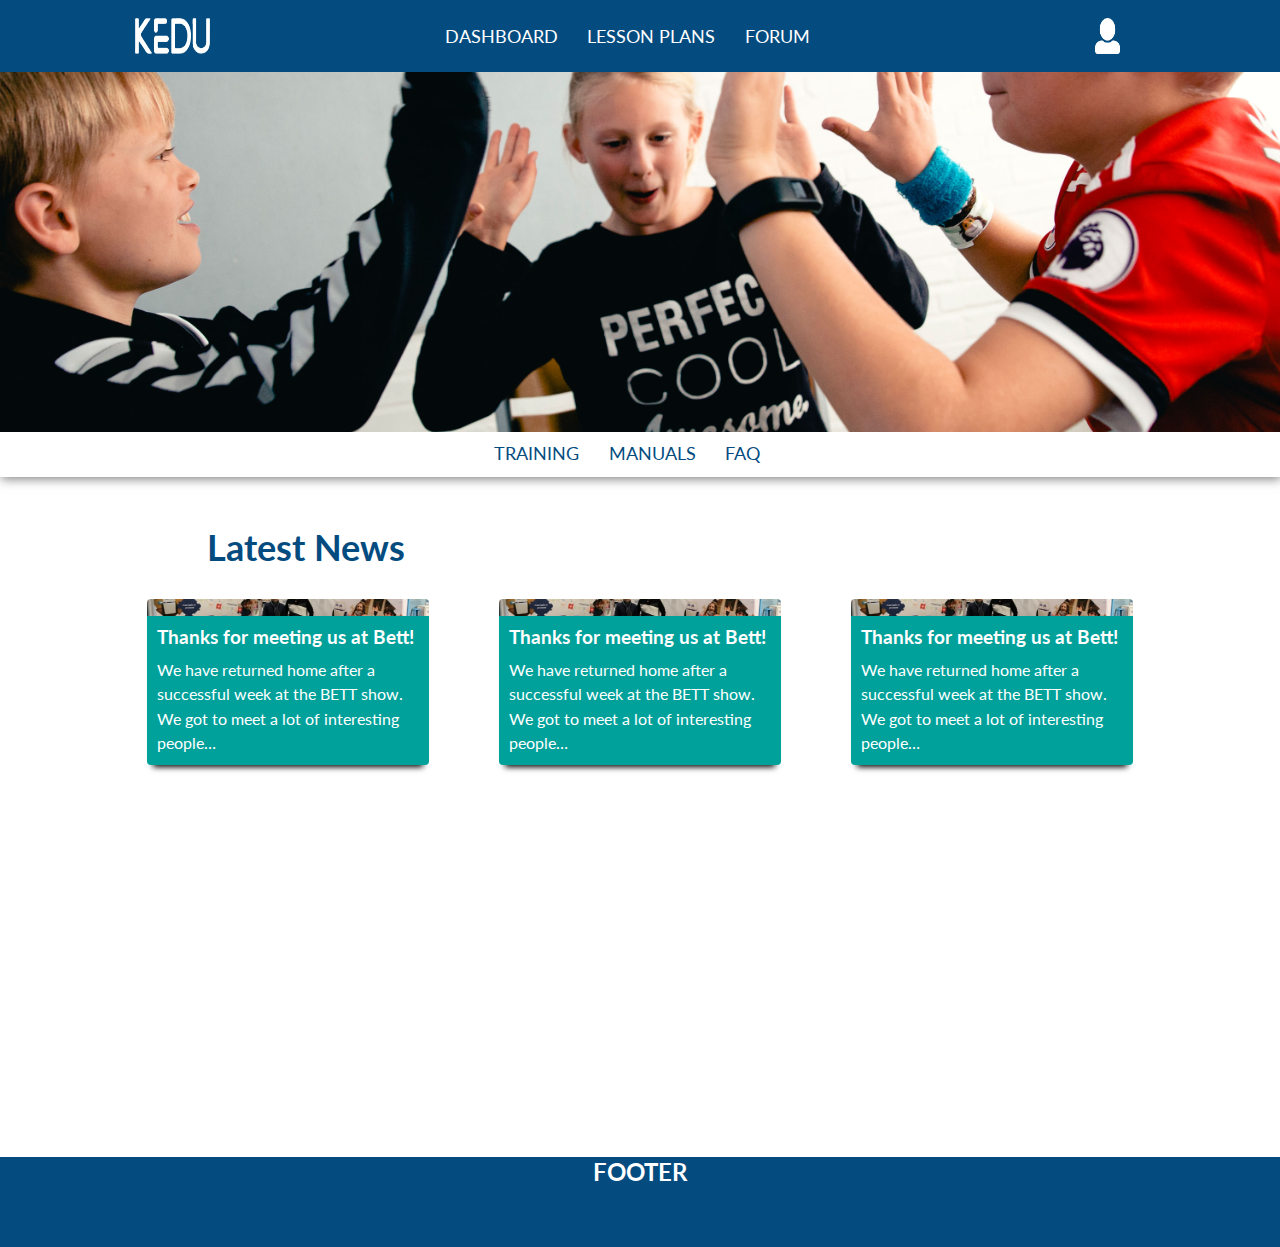
==== index.html @ e897da8e "boxes" ====
<!DOCTYPE html>
<html lang="en" dir="ltr">
  <head>
    <meta charset="utf-8">
    <title>Dashboard | KEDU</title>
    <meta name="description" content="">
    <link rel="stylesheet" href="assets/css/style.css">
    <meta name="viewport" content="width=device-width, initial-scale=1" /> <!-- Til responsiveness -->
    <meta name="language" content ="Dansk" />
    <link href="https://fonts.googleapis.com/css?family=Cabin+Sketch" rel="stylesheet">
    <link href="https://fonts.googleapis.com/css?family=Lato" rel="stylesheet">
  </head>
  <body>
    <header class="flex row">
      <img id="logo" src="assets/pictures/kedu_white.png" alt="KEDU's logo">
      <nav>
        <ul >
            <li></li>
            <li><a class="currentSite" href="#">DASHBOARD</a></li>
            <li><a href="#">LESSON PLANS</a></li>
            <li><a href="#">FORUM</a></li>
        </ul>
      </nav>
      <img id="bruger-icon" src="assets/pictures/brugerbred.png" alt="bruger-icon">
    </header>

    <div class="header-background">
      <img src="assets/pictures/workshop.jpg" alt="workshop">
    </div>

    <div class="secondnav">
      <ul>
        <li><a href="">TRAINING</a></li>
        <li><a href="">MANUALS</a></li>
        <li><a href="">FAQ</a></li>
      </ul>
    </div>

    <section id="section1">
      <h2>Latest News</h2>

      <div class="latestnews flex row">
        <div class="box"> <!--Link til meetup.html-->
          <div class="content">
            <a href="dashboard/Meetup.html"><img id="bett" src="assets/pictures/bett.jpg" alt="bett"></a>
          </div>
          <div class="description">
            <a href="dashboard/Meetup.html"><h3>Thanks for meeting us at Bett!</h2>
            <p>We have returned home after a successful week at the BETT show. We got to meet a lot of interesting people…</p></a>
          </div>
        </div>
        <div class="box"> <!--Link til meetup.html-->
          <div class="content">
            <a href="dashboard/Meetup.html"><img id="bett" src="assets/pictures/bett.jpg" alt="bett"></a>
          </div>
          <div class="description">
            <a href="dashboard/Meetup.html"><h3>Thanks for meeting us at Bett!</h2>
            <p>We have returned home after a successful week at the BETT show. We got to meet a lot of interesting people…</p></a>
          </div>
        </div>
        <div class="box"> <!--Link til meetup.html-->
          <div class="content">
            <a href="dashboard/Meetup.html"><img id="bett" src="assets/pictures/bett.jpg" alt="bett"></a>
          </div>
          <div class="description">
            <a href="dashboard/Meetup.html"><h3>Thanks for meeting us at Bett!</h2>
            <p>We have returned home after a successful week at the BETT show. We got to meet a lot of interesting people…</p></a>
          </div>
        </div>
      </div>
    </section>

    <footer>
        <h2>FOOTER</h2>
    </footer>

  </body>
</html>
---- assets/css/style.css ----
/* font-family: 'Cabin Sketch', cursive; */
/* font-family: 'Lato', sans-serif; */

body {
  margin: 0;
  font-family: 'Lato', sans-serif;
}

h2 {
    color: white;
    text-align: center;
}


.flex {
  display: flex;
}

.flex.full-height {
  height: 100vh;
}

.flex.column {
  flex-direction: column;
}

.flex.row {
  flex-direction: row;
}

.add {
  flex: 1;
}

#logo {
  width: 6%;
}

header {
  background-color: #044C7F;
  height: 4vh;
  padding: 2vh;
  justify-content: space-around;
}

ul {
  list-style-type: none;
  margin: 0;
  padding: 0;
  padding-top: .8vh;
}

li {
  display: inline;

}

li a {
  color: #fff;
  text-decoration: none;
  padding-right: 2vw;
  font-size: 2vh;
}

#bruger-icon {
  width: 6%;
}

.header-background {
  height: 40vh;
  width: 100%;
  overflow: hidden;
}

.header-background img {
  width: 100%;
  position: relative;
  bottom: 25vh;
}

.secondnav {
  height: 5vh;
  width: 100%;
  background-color: #fff;
  text-align: center;
  box-shadow: 1px 2px 10px rgba(0, 0, 0, .5);
}

.secondnav li a {
  color: #044C7F;
}

.secondnav ul {
  padding-top: 10px;
}

/* SECTION 1 START */
#section1 {
    height: 70vh;
    width: 100%;

}

#section1 h2 {
  color: #044C7F;
  text-align: left;
  padding-left: 23vh;
  padding-top: 2vh;
  font-size: 4vh;
}

.latestnews {
  justify-content: center;
}

.box {
  position: relative;
  height: 13vw;
  /* margin: auto; */
  width: 22vw;
  background: rgb(255, 255, 255);
  overflow: hidden;
  box-shadow: 0 8px 6px -6px black;
  border-radius: 4px;
  margin-right: 5.5vw;
}

.box:last-child {
  margin-right: 0px;
}

.description {
  position: absolute;
  padding: 0;
  margin: 0;
  bottom: 0;
  min-height: 3vh;
  width: 100%;
  background-color: #00A19B;
  overflow: hidden;
}

.description h3 {
  margin: 10px;
}

.description a {
  text-decoration: none;
  color: white;
}

.description p {
  margin: 10px;
  font-size: 1.8vh;
  line-height: 1.5;
}

.box img {
  box-shadow: 0 8px 6px -6px black;
  transition: all 0.6s;
}

.box:hover img {
  transform: scale(1.1);
}

#bett {
  width: 100%;
  position: relative;
  top: -10vh;
}


/* SECTION 1 END */






/* FOOTER START */
footer {
    background-color: #044c7f;
    height: 10vh;
    width: 100%;

}

/* FOOTER END */
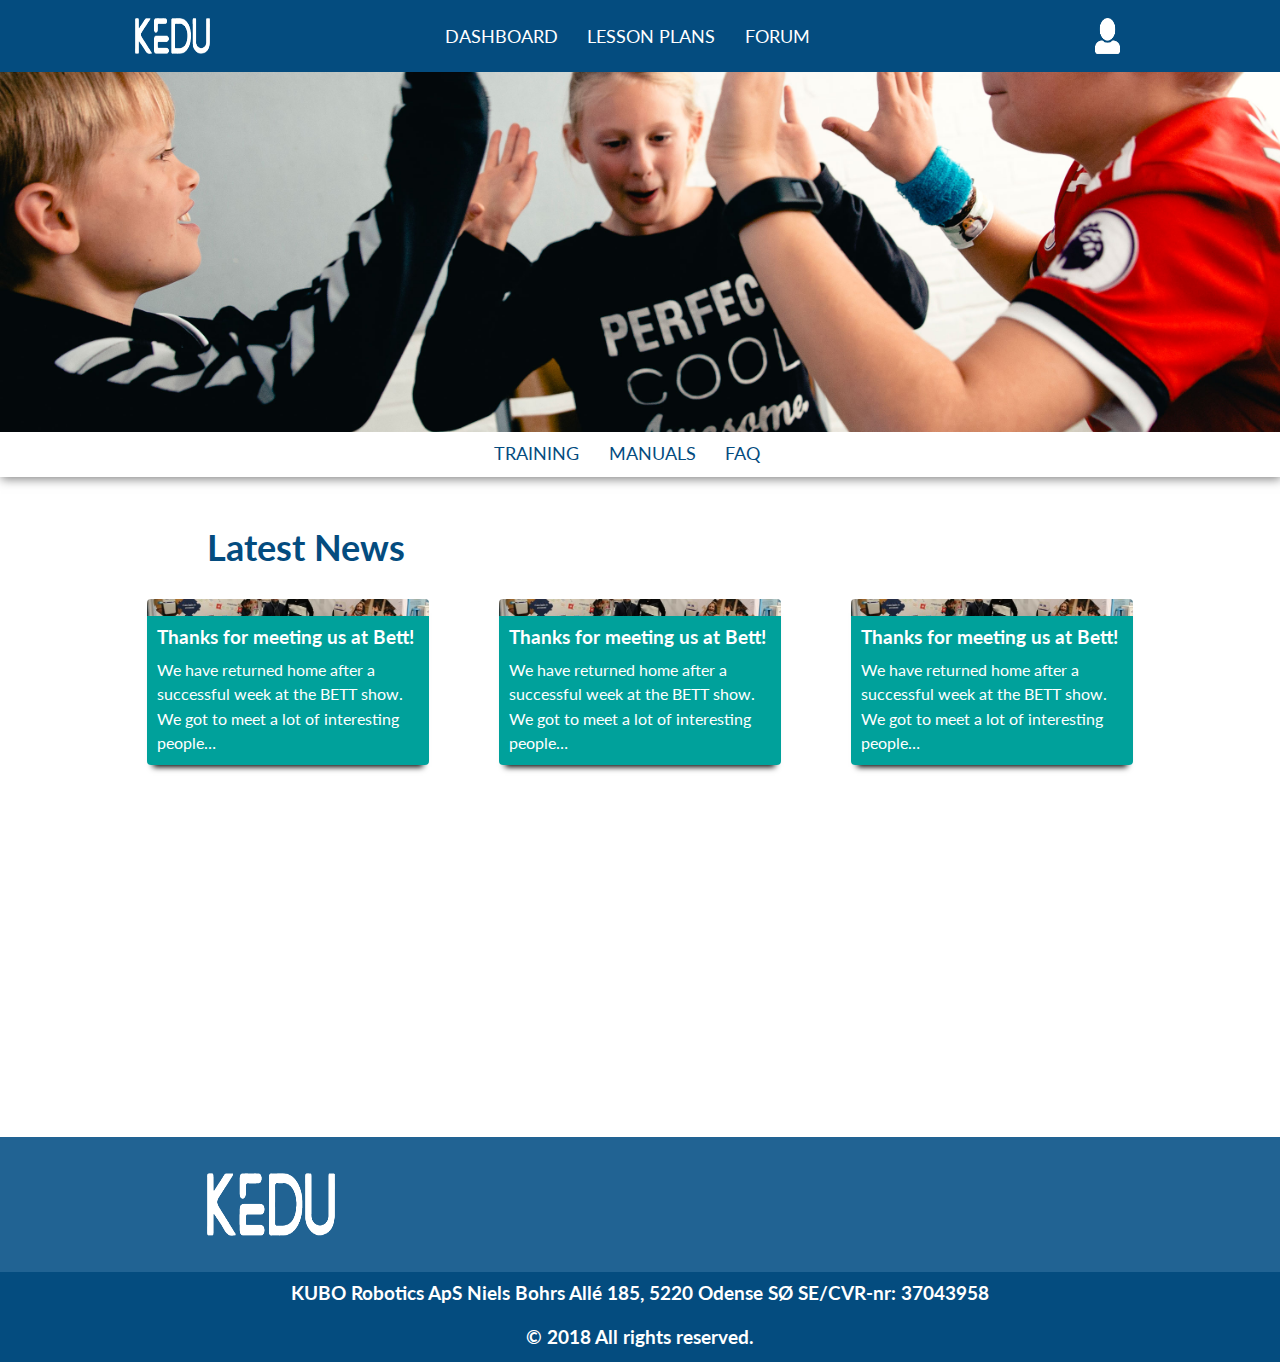
==== commit 48bdfb57: "footer" ====
--- a/index.html
+++ b/index.html
@@ -7,6 +7,7 @@
     <link rel="stylesheet" href="assets/css/style.css">
     <meta name="viewport" content="width=device-width, initial-scale=1" /> <!-- Til responsiveness -->
     <meta name="language" content ="Dansk" />
+    <link rel="stylesheet" href="https://use.fontawesome.com/releases/v5.0.10/css/all.css" integrity="sha384-+d0P83n9kaQMCwj8F4RJB66tzIwOKmrdb46+porD/OvrJ+37WqIM7UoBtwHO6Nlg" crossorigin="anonymous">
     <link href="https://fonts.googleapis.com/css?family=Cabin+Sketch" rel="stylesheet">
     <link href="https://fonts.googleapis.com/css?family=Lato" rel="stylesheet">
   </head>
@@ -16,9 +17,9 @@
       <nav>
         <ul >
             <li></li>
-            <li><a class="currentSite" href="#">DASHBOARD</a></li>
-            <li><a href="#">LESSON PLANS</a></li>
-            <li><a href="#">FORUM</a></li>
+            <li><a class="currentSite" href="index.html">DASHBOARD</a></li>
+            <li><a href="lesson.html">LESSON PLANS</a></li>
+            <li><a href="forum.html">FORUM</a></li>
         </ul>
       </nav>
       <img id="bruger-icon" src="assets/pictures/brugerbred.png" alt="bruger-icon">
@@ -40,7 +41,7 @@
       <h2>Latest News</h2>
 
       <div class="latestnews flex row">
-        <div class="box"> <!--Link til meetup.html-->
+        <div class="boks"> <!--Link til meetup.html-->
           <div class="content">
             <a href="dashboard/Meetup.html"><img id="bett" src="assets/pictures/bett.jpg" alt="bett"></a>
           </div>
@@ -49,7 +50,7 @@
             <p>We have returned home after a successful week at the BETT show. We got to meet a lot of interesting people…</p></a>
           </div>
         </div>
-        <div class="box"> <!--Link til meetup.html-->
+        <div class="boks"> <!--Link til meetup.html-->
           <div class="content">
             <a href="dashboard/Meetup.html"><img id="bett" src="assets/pictures/bett.jpg" alt="bett"></a>
           </div>
@@ -58,7 +59,7 @@
             <p>We have returned home after a successful week at the BETT show. We got to meet a lot of interesting people…</p></a>
           </div>
         </div>
-        <div class="box"> <!--Link til meetup.html-->
+        <div class="boks"> <!--Link til meetup.html-->
           <div class="content">
             <a href="dashboard/Meetup.html"><img id="bett" src="assets/pictures/bett.jpg" alt="bett"></a>
           </div>
@@ -71,7 +72,19 @@
     </section>
 
     <footer>
-        <h2>FOOTER</h2>
+      <div class="first-footer flex row">
+        <img class="logo-footer" src="assets/pictures/kedu_white.png" alt="KEDU's logo">
+        <div class="icons">
+          <i class="fab fa-facebook-square facebook"></i>
+          <i class="fab fa-instagram instagram"></i>
+          <i class="fab fa-youtube youtube"></i>
+          <i class="fab fa-linkedin linkedin"></i>
+          <i class="fab fa-twitter-square twitter"></i>
+        </div>
+      </div>
+      <div class="second-footer">
+        <h3>KUBO Robotics ApS      Niels Bohrs Allé 185, 5220 Odense SØ      SE/CVR-nr: 37043958<br /><br>&copy; 2018 All rights reserved.</h3>
+      </div>
     </footer>
 
   </body>
--- a/assets/css/style.css
+++ b/assets/css/style.css
@@ -98,8 +98,8 @@
 #section1 {
     height: 70vh;
     width: 100%;
-
-}
+}
+
 
 #section1 h2 {
   color: #044C7F;
@@ -113,7 +113,7 @@
   justify-content: center;
 }
 
-.box {
+.boks {
   position: relative;
   height: 13vw;
   /* margin: auto; */
@@ -125,7 +125,7 @@
   margin-right: 5.5vw;
 }
 
-.box:last-child {
+.boks:last-child {
   margin-right: 0px;
 }
 
@@ -155,12 +155,12 @@
   line-height: 1.5;
 }
 
-.box img {
+.boks img {
   box-shadow: 0 8px 6px -6px black;
   transition: all 0.6s;
 }
 
-.box:hover img {
+.boks:hover img {
   transform: scale(1.1);
 }
 
@@ -171,6 +171,46 @@
 }
 
 
+#math {
+  color: #044c7f;
+  text-align: left;
+  margin-left: 150px;
+}
+
+#overview {
+  color: #044c7f;
+  text-align: left;
+  margin-left: 150px;
+  margin-top: 100px;
+}
+
+#objectives {
+  color: #044c7f;
+  text-align: left;
+  margin-left: 150px;
+  margin-top: 100px;
+}
+
+.lessonbox {
+  width: 300px;
+  border: 0.3vh solid #044c7f;
+  border-radius: 5px;
+  padding: 5vh;
+  margin: 10vh;
+  margin-left: 150px;
+  margin-top: 10px;
+  width: 75vh;
+}
+
+.tile {
+  width: 10vh;
+  margin-left: 25vh;
+}
+
+#kubo {
+  margin-left: 25vh;
+}
+
 /* SECTION 1 END */
 
 
@@ -179,11 +219,43 @@
 
 
 /* FOOTER START */
-footer {
-    background-color: #044c7f;
-    height: 10vh;
-    width: 100%;
-
+.icons i {
+  color: white;
+  font-size: 6vh;
+  margin-right: .7vw;
+}
+
+.icons i:last-child {
+  margin-right: 0;
+}
+
+.icons {
+  margin: 4vh 22vh 4vh 0vh;
+}
+
+.first-footer {
+  justify-content: space-between;
+  background-color: #216393;
+  height: 15vh;
+  width: 100%;
+}
+
+.logo-footer {
+ width: 10vw;
+ height: 7vh;
+ margin: 4vh 0vh 4vh 23vh;
+}
+
+.second-footer {
+  height: 10vh;
+  background-color: #044C7F;
+}
+
+.second-footer h3 {
+  color: white;
+  margin: 0;
+  padding-top: 10px;
+  text-align: center;
 }
 
 /* FOOTER END */
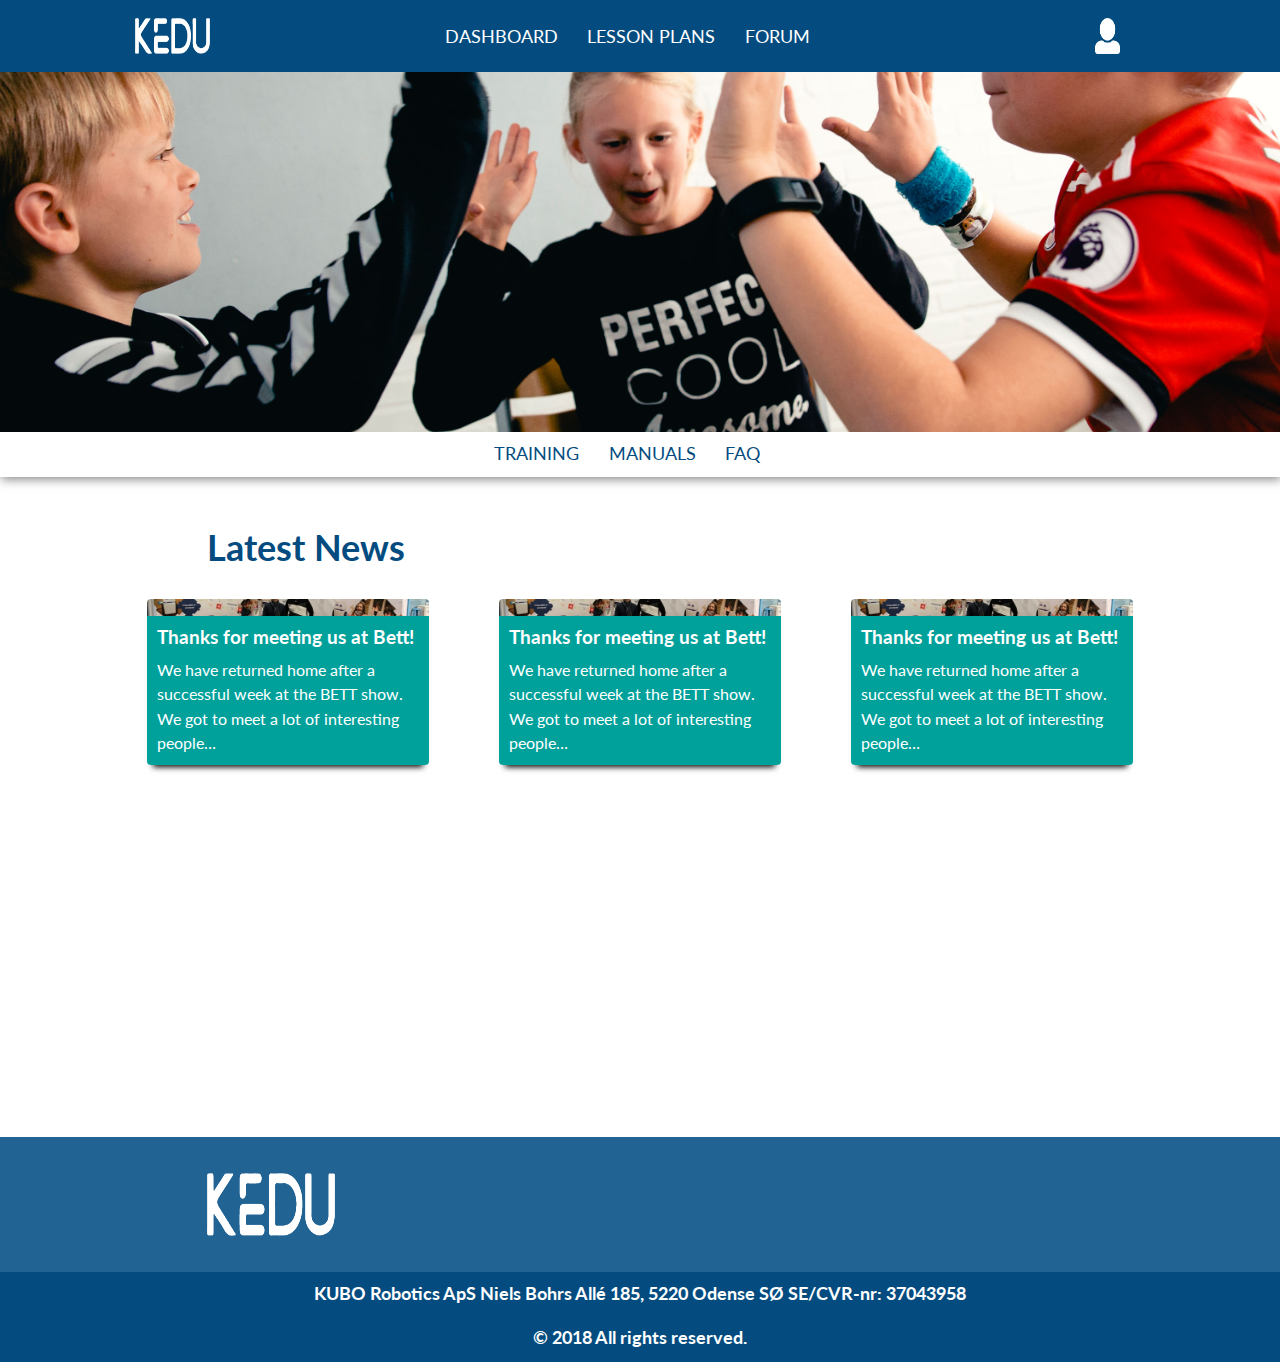
==== commit c833c1fd: "links" ====
--- a/index.html
+++ b/index.html
@@ -33,7 +33,7 @@
       <ul>
         <li><a href="">TRAINING</a></li>
         <li><a href="">MANUALS</a></li>
-        <li><a href="">FAQ</a></li>
+        <li><a href="forum.html">FAQ</a></li>
       </ul>
     </div>
 
--- a/assets/css/style.css
+++ b/assets/css/style.css
@@ -256,6 +256,7 @@
   margin: 0;
   padding-top: 10px;
   text-align: center;
+  font-size: 2vh;
 }
 
 /* FOOTER END */
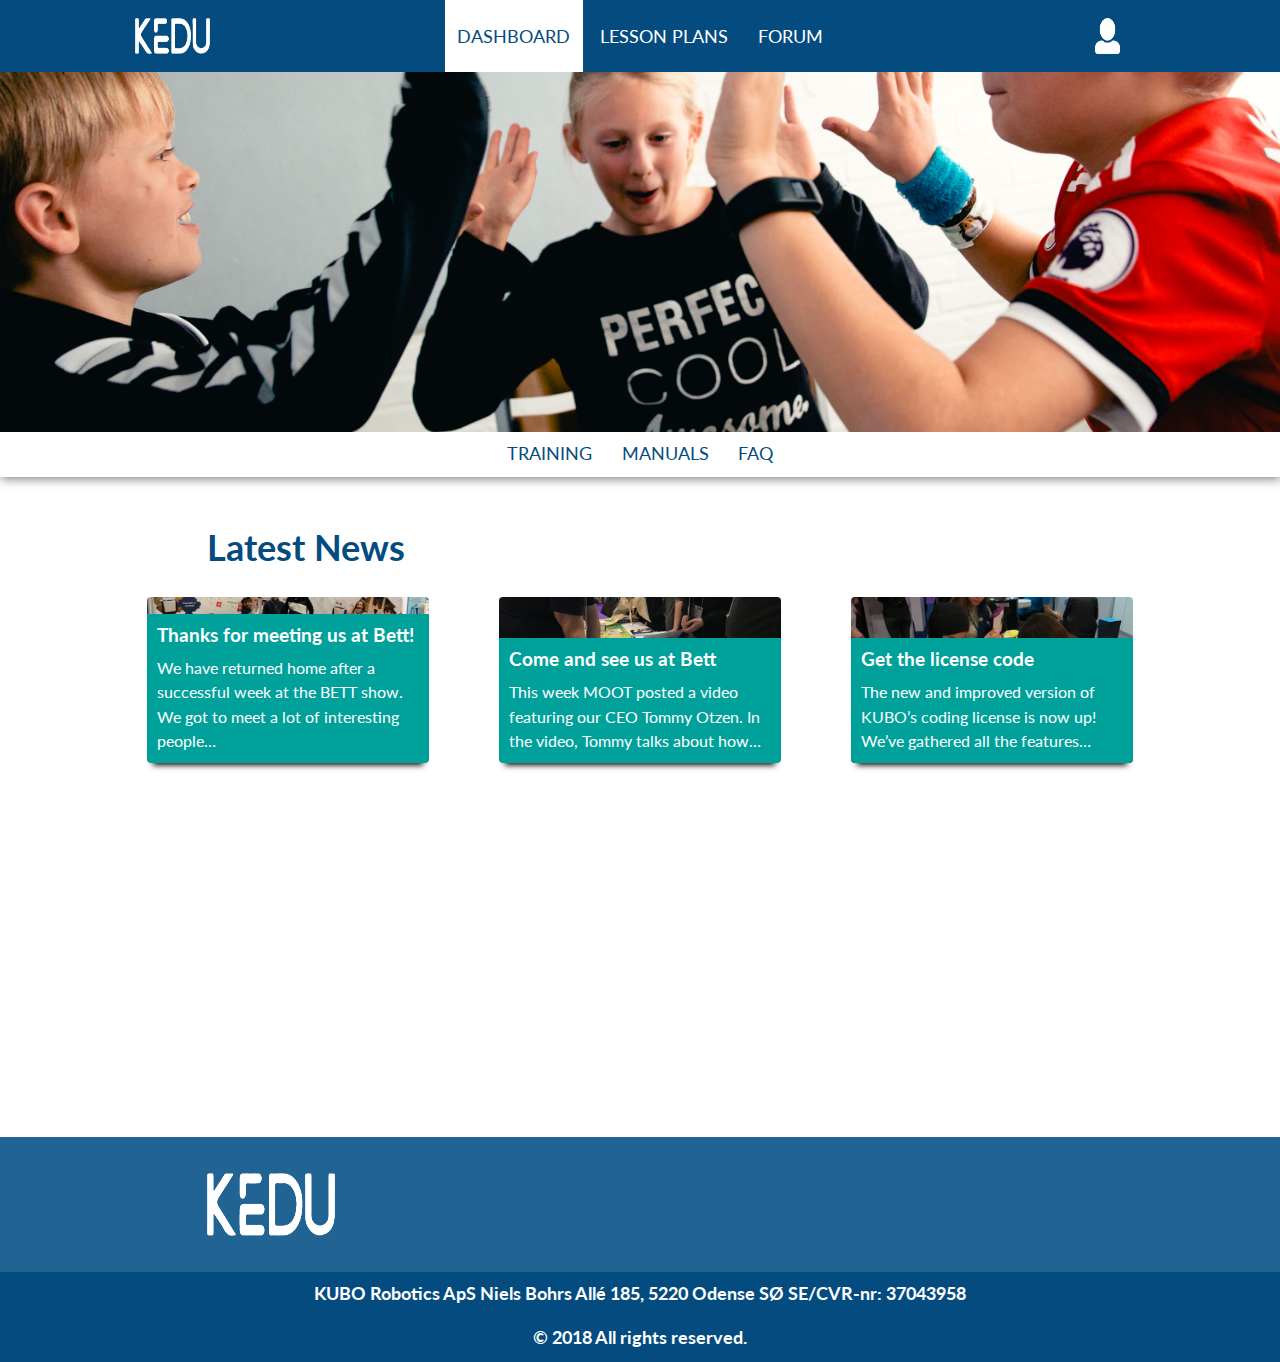
==== commit 5f7d196b: "latest new update" ====
--- a/index.html
+++ b/index.html
@@ -52,20 +52,20 @@
         </div>
         <div class="boks"> <!--Link til meetup.html-->
           <div class="content">
-            <a href="dashboard/Meetup.html"><img id="bett" src="assets/pictures/bett.jpg" alt="bett"></a>
+            <a href="dashboard/Meetup.html"><img id="bett" src="assets/pictures/bett2.jpg" alt="bett2"></a>
           </div>
           <div class="description">
-            <a href="dashboard/Meetup.html"><h3>Thanks for meeting us at Bett!</h2>
-            <p>We have returned home after a successful week at the BETT show. We got to meet a lot of interesting people…</p></a>
+            <a href="dashboard/Meetup.html"><h3>Come and see us at Bett</h2>
+            <p>This week MOOT posted a video featuring our CEO Tommy Otzen. In the video, Tommy talks about how…</p></a>
           </div>
         </div>
         <div class="boks"> <!--Link til meetup.html-->
           <div class="content">
-            <a href="dashboard/Meetup.html"><img id="bett" src="assets/pictures/bett.jpg" alt="bett"></a>
+            <a href="dashboard/Meetup.html"><img id="bett" src="assets/pictures/bett3.jpg" alt="bett3"></a>
           </div>
           <div class="description">
-            <a href="dashboard/Meetup.html"><h3>Thanks for meeting us at Bett!</h2>
-            <p>We have returned home after a successful week at the BETT show. We got to meet a lot of interesting people…</p></a>
+            <a href="dashboard/Meetup.html"><h3>Get the license code</h2>
+            <p>The new and improved version of KUBO’s coding license is now up! We’ve gathered all the features…</p></a>
           </div>
         </div>
       </div>
--- a/assets/css/style.css
+++ b/assets/css/style.css
@@ -58,8 +58,15 @@
 li a {
   color: #fff;
   text-decoration: none;
-  padding-right: 2vw;
-  font-size: 2vh;
+  padding: 0 1vw 0 1vw;
+  font-size: 2vh;
+}
+
+.currentSite {
+	background-color: #FFFFFF;
+	padding-top: 9vh;
+	padding-bottom: 3vh;
+	color: #044C7F;
 }
 
 #bruger-icon {
@@ -101,16 +108,95 @@
 }
 
 
-#section1 h2 {
-  color: #044C7F;
-  text-align: left;
-  padding-left: 23vh;
-  padding-top: 2vh;
-  font-size: 4vh;
-}
+#lesson_plan_popular {
+	height: 50vh;
+}
+
+ h2 {
+	color: #044C7F;
+	text-align: left;
+	padding-left: 23vh;
+	padding-top: 2vh;
+	font-size: 4vh;
+	width: 78vw;
+	height: 2vh;
+}
+
+.popular_box {
+	background-color: #F1F1F2;
+	width: 77vw;
+	margin-top: 6vh;
+	margin-right: auto;
+	margin-left: auto;
+	height: 7vh;
+	position: relative;
+	border: 1px solid #707070;
+	margin-bottom: 4vh;
+}
+
+.popular_box h2 {
+	padding-left: 3vh;
+	height: 6vh;
+	padding-top: 0px;
+	position: relative;
+	top: -2vh;
+}
+
+
+.dropbtn {
+    background-color: #ffffff;
+    color: #044C7F;
+    padding: 10px 50px;
+    font-size: 16px;
+    border: #707070 solid 1px;
+    cursor: pointer;
+}
+
+.dropdown {
+	position: relative;
+	display: inline-block;
+	z-index: 10;
+	left: 68vw;
+	top: -11vh;
+}
+
+.dropdown h3 {
+    padding: 5px;
+    margin: 0;
+    text-decoration: underline;
+}
+
+.dropdown-content {
+    display: none;
+    position: absolute;
+    background-color: #f9f9f9;
+    min-width: 160px;
+    box-shadow: 0px 8px 16px 0px rgba(0,0,0,0.2);
+    z-index: 1;
+}
+
+.dropdown-content a {
+    color: black;
+    padding: 3px 16px;
+    text-decoration: none;
+    display: block;
+}
+
+.dropdown-content a:hover {background-color: #f1f1f1}
+
+.dropdown:hover .dropdown-content {
+    display: block;
+}
+
+.dropdown:hover .dropbtn {
+    background-color: #f7f7f7;
+}
+
+
 
 .latestnews {
   justify-content: center;
+  margin-top: 6vh;
 }
 
 .boks {
@@ -170,24 +256,17 @@
   top: -10vh;
 }
 
-
 #math {
   color: #044c7f;
   text-align: left;
-  margin-left: 150px;
-}
-
-#overview {
+  margin-left: 1vh;
+}
+
+
+#overview, #objectives, #materials {
   color: #044c7f;
   text-align: left;
-  margin-left: 150px;
-  margin-top: 100px;
-}
-
-#objectives {
-  color: #044c7f;
-  text-align: left;
-  margin-left: 150px;
+  margin-left: 1vh;
   margin-top: 100px;
 }
 
@@ -197,7 +276,7 @@
   border-radius: 5px;
   padding: 5vh;
   margin: 10vh;
-  margin-left: 150px;
+  margin-left: 24vh;
   margin-top: 10px;
   width: 75vh;
 }
@@ -207,16 +286,229 @@
   margin-left: 25vh;
 }
 
-#kubo {
+#kubotext, #activitymaptext, #tagtilestext, #functionstext, #pencilstext {
   margin-left: 25vh;
+  margin-top: 10vh;
+}
+
+.Pencils {
+  margin-bottom: 10vh;
+}
+
+.button {
+  background-color: #044c7f;
+  border-radius: 10px;
+  color: white;
+  padding: 25px 32px;
+  text-align: center;
+  display: inline-block;
+  font-size: 12px;
+  margin: 4px 2px;
+  margin-left: 25vh;
+  margin-bottom: 100px;
+  width: 27vh;
+  text-decoration: none;
+}
+
+#pdf {
+  width: 4vh;
+  position: absolute;
+  left: 29vh;
+  top: 1790px;
 }
 
 /* SECTION 1 END */
 
-
-
-
-
+/* MEETUP */
+
+.thankyoutext p {
+  padding-left: 23vh;
+  font-size: 1.7vh;
+}
+.thankyoutext {
+  height: 30vh;
+  width: 55vw;
+  overflow: hidden;
+}
+
+.bett-picture {
+  margin: auto;
+  display: block;
+  width: 50%;
+}
+
+/* FORUM START*/
+
+.bigbox {
+  width: 80vw;
+  height: 50vh;
+  margin: auto;
+  display: block;
+  text-align: center;
+  background-color: #044C7F;
+  color: white;
+}
+
+.bigbox h1 {
+  padding-top: 50px;
+  font-size: 4vh;
+  margin: 6vh 0 0 0;
+}
+
+.bigbox h4 {
+  font-size: 2vh;
+  margin-top: 10px;
+}
+.bigbox p {
+  font-size: 2vh;
+  margin-top: 5vh;
+}
+
+.smallbox {
+  justify-content: center;
+}
+
+.forum-boks {
+  width: 15vw;
+  height: 20vh;
+  overflow: hidden;
+  background-color: #044C7F;
+  margin: 7vh 3.4vw;
+}
+
+.forum-boks h4 {
+  color: white;
+  font-size: 2vh;
+  padding: 2vh;
+}
+
+.iconss {
+  justify-content: space-around;
+}
+
+.iconss i {
+  color: white;
+  font-size: 2vh;
+  margin-right: .7vw;
+}
+
+.iconss p {
+  margin: 0;
+  color: white;
+  font-size: 1.5vh;
+}
+
+.split {
+  width: 80vw;
+}
+
+.recentdisc h3 {
+ color: #044C7F;
+ text-align: left;
+ padding-left: 9.3vw;
+ font-size: 4vh;
+ margin: 0;
+}
+
+.button-forum button {
+  width: 10vw;
+  height: 5vh;
+  background-color: #044C7F;
+  color: white;
+  border-radius: 10px;
+  font-size: 2vh;
+}
+
+.button-forum {
+  margin-right: 9.5vw;
+}
+
+.forum-button {
+  margin-top: 5vh;
+  margin-bottom: 5vh;
+  justify-content: space-between;
+}
+
+.titleetc h4,
+.titleetc p {
+  margin: 0;
+  font-size: 1.7vh;
+}
+
+.byuser p {
+  margin: 1vh;
+  font-size: 1.7vh;
+}
+
+.byuser,
+.titleetc {
+  padding: 1vh;
+}
+
+.recent {
+  width: 80.2vw;
+  height: 6vh;
+  border: 1px black solid;
+  justify-content: space-between;
+  margin: auto;
+  margin-top: 1vh;
+}
+
+
+
+/* FORUM END */
+
+/* FORUM / POSTS */
+
+.title2 h4{
+  color: #044C7F;
+  text-align: left;
+  font-size: 4vh;
+  margin: 0;
+}
+
+.title2 {
+  padding: 13vh 0vh 0vh 60vh;
+}
+
+.boks2 {
+  height: 15vh;
+  width: 43.5vw;
+  border: 0.1vh black solid;
+  margin-left: 1vw;
+}
+.boks4 {
+  height: 5vh;
+  width: 43.6vw;
+  background-color: #044C7F;
+  margin-left: 1vw;
+  justify-content: space-between;
+  color: white;
+}
+
+.boks2 p {
+  margin-left: 20px;
+}
+
+.answers i {
+  margin: 16px 10px 0 10px;
+}
+
+.views {
+  margin-left: 10px;
+}
+
+.upvote i {
+  font-size:4vh;
+}
+
+.upvote p {
+  font-size:2vh;
+}
+
+.upvote {
+  padding-left: 26.5vw;
+}
 
 /* FOOTER START */
 .icons i {
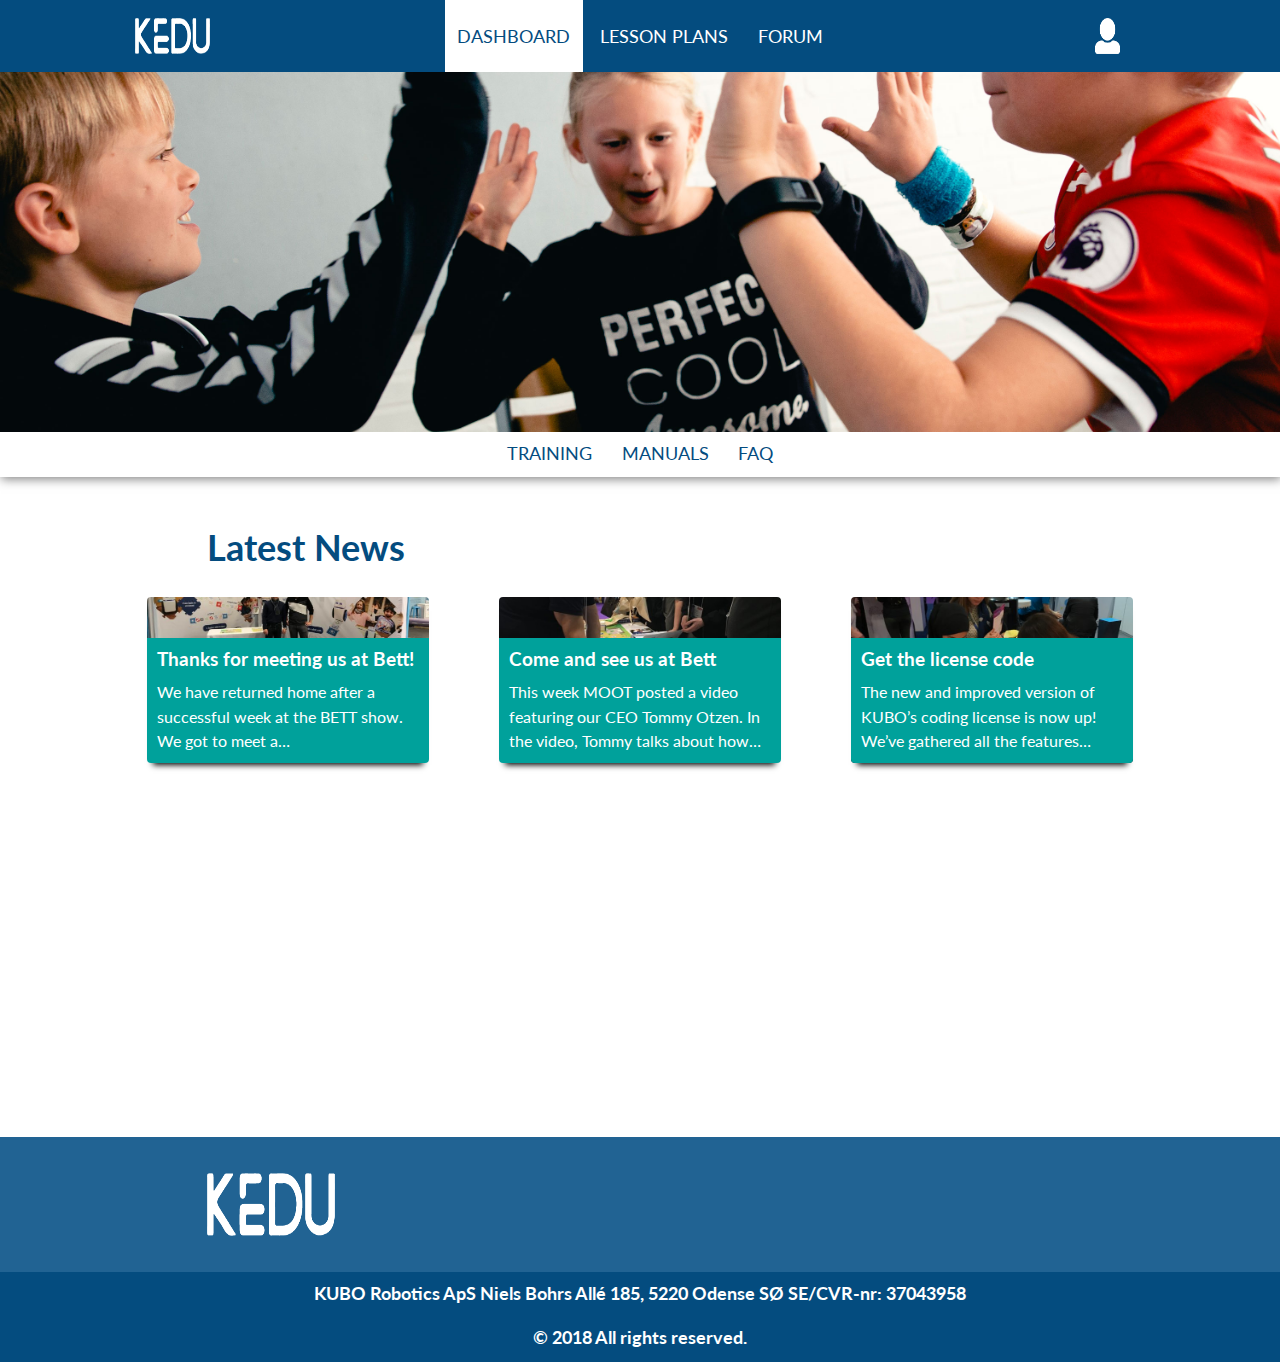
==== commit 26ac43fd: "dd" ====
--- a/index.html
+++ b/index.html
@@ -43,28 +43,28 @@
       <div class="latestnews flex row">
         <div class="boks"> <!--Link til meetup.html-->
           <div class="content">
-            <a href="dashboard/Meetup.html"><img id="bett" src="assets/pictures/bett.jpg" alt="bett"></a>
+            <a href="dashboard/Meetup.html"><img class="bett" src="assets/pictures/bett.jpg" alt="bett"></a>
           </div>
           <div class="description">
-            <a href="dashboard/Meetup.html"><h3>Thanks for meeting us at Bett!</h2>
-            <p>We have returned home after a successful week at the BETT show. We got to meet a lot of interesting people…</p></a>
+            <a href="dashboard/Meetup.html"><h3>Thanks for meeting us at Bett!</h3>
+            <p>We have returned home after a successful week at the BETT show. We got to meet a…</p></a>
           </div>
         </div>
         <div class="boks"> <!--Link til meetup.html-->
           <div class="content">
-            <a href="dashboard/Meetup.html"><img id="bett" src="assets/pictures/bett2.jpg" alt="bett2"></a>
+            <a href="dashboard/Meetup.html"><img class="bett" src="assets/pictures/bett2.jpg" alt="bett2"></a>
           </div>
           <div class="description">
-            <a href="dashboard/Meetup.html"><h3>Come and see us at Bett</h2>
+            <a href="dashboard/Meetup.html"><h3>Come and see us at Bett</h3>
             <p>This week MOOT posted a video featuring our CEO Tommy Otzen. In the video, Tommy talks about how…</p></a>
           </div>
         </div>
         <div class="boks"> <!--Link til meetup.html-->
           <div class="content">
-            <a href="dashboard/Meetup.html"><img id="bett" src="assets/pictures/bett3.jpg" alt="bett3"></a>
+            <a href="dashboard/Meetup.html"><img class="bett" src="assets/pictures/bett3.jpg" alt="bett3"></a>
           </div>
           <div class="description">
-            <a href="dashboard/Meetup.html"><h3>Get the license code</h2>
+            <a href="dashboard/Meetup.html"><h3>Get the license code</h3>
             <p>The new and improved version of KUBO’s coding license is now up! We’ve gathered all the features…</p></a>
           </div>
         </div>
--- a/assets/css/style.css
+++ b/assets/css/style.css
@@ -192,6 +192,25 @@
     background-color: #f7f7f7;
 }
 
+.thumbsup h6 {
+  margin: 0 .4vh;
+  font-size: 1.8vh;
+}
+
+.heart {
+  margin-right: 1vw;
+  color: white;
+  margin-bottom: 1vh;
+}
+
+.thumbsup {
+  margin-left: 1vw;
+  color: white;
+}
+
+.flex.between {
+  justify-content: space-between;
+}
 
 
 .latestnews {
@@ -250,7 +269,39 @@
   transform: scale(1.1);
 }
 
-#bett {
+form input {
+  width: 40.2vw;
+  height: 5vh;
+  border: 0.3vh solid #044c7f;
+  margin: auto;
+  margin-top: 1vh;
+  margin-bottom: 1vh;
+}
+
+form input:first-child {
+  margin-top: 5vh;
+}
+
+.submitbutton {
+  width: 40.5vw;
+  margin: auto;
+  display: block;
+  height: 5vh;
+  margin-bottom: 20vh;
+  background-color: #044c7f;
+  color: white;
+}
+
+form textarea {
+  width: 40vw;
+  height: 30vh;
+  border: 0.3vh solid #044c7f;
+  margin: auto;
+  margin-top: 1vh;
+  margin-bottom: 1vh;
+}
+
+.bett {
   width: 100%;
   position: relative;
   top: -10vh;
@@ -262,12 +313,17 @@
   margin-left: 1vh;
 }
 
+#tidslinje {
+  width: 120vh;
+  margin-left: 23.5vh;
+
+}
 
 #overview, #objectives, #materials {
   color: #044c7f;
   text-align: left;
   margin-left: 1vh;
-  margin-top: 100px;
+  margin-top: 50px;
 }
 
 .lessonbox {
@@ -277,7 +333,7 @@
   padding: 5vh;
   margin: 10vh;
   margin-left: 24vh;
-  margin-top: 10px;
+  margin-top: px;
   width: 75vh;
 }
 
@@ -349,6 +405,11 @@
   color: white;
 }
 
+.titleetc a {
+  text-decoration: none;
+  color: black;
+}
+
 .bigbox h1 {
   padding-top: 50px;
   font-size: 4vh;
